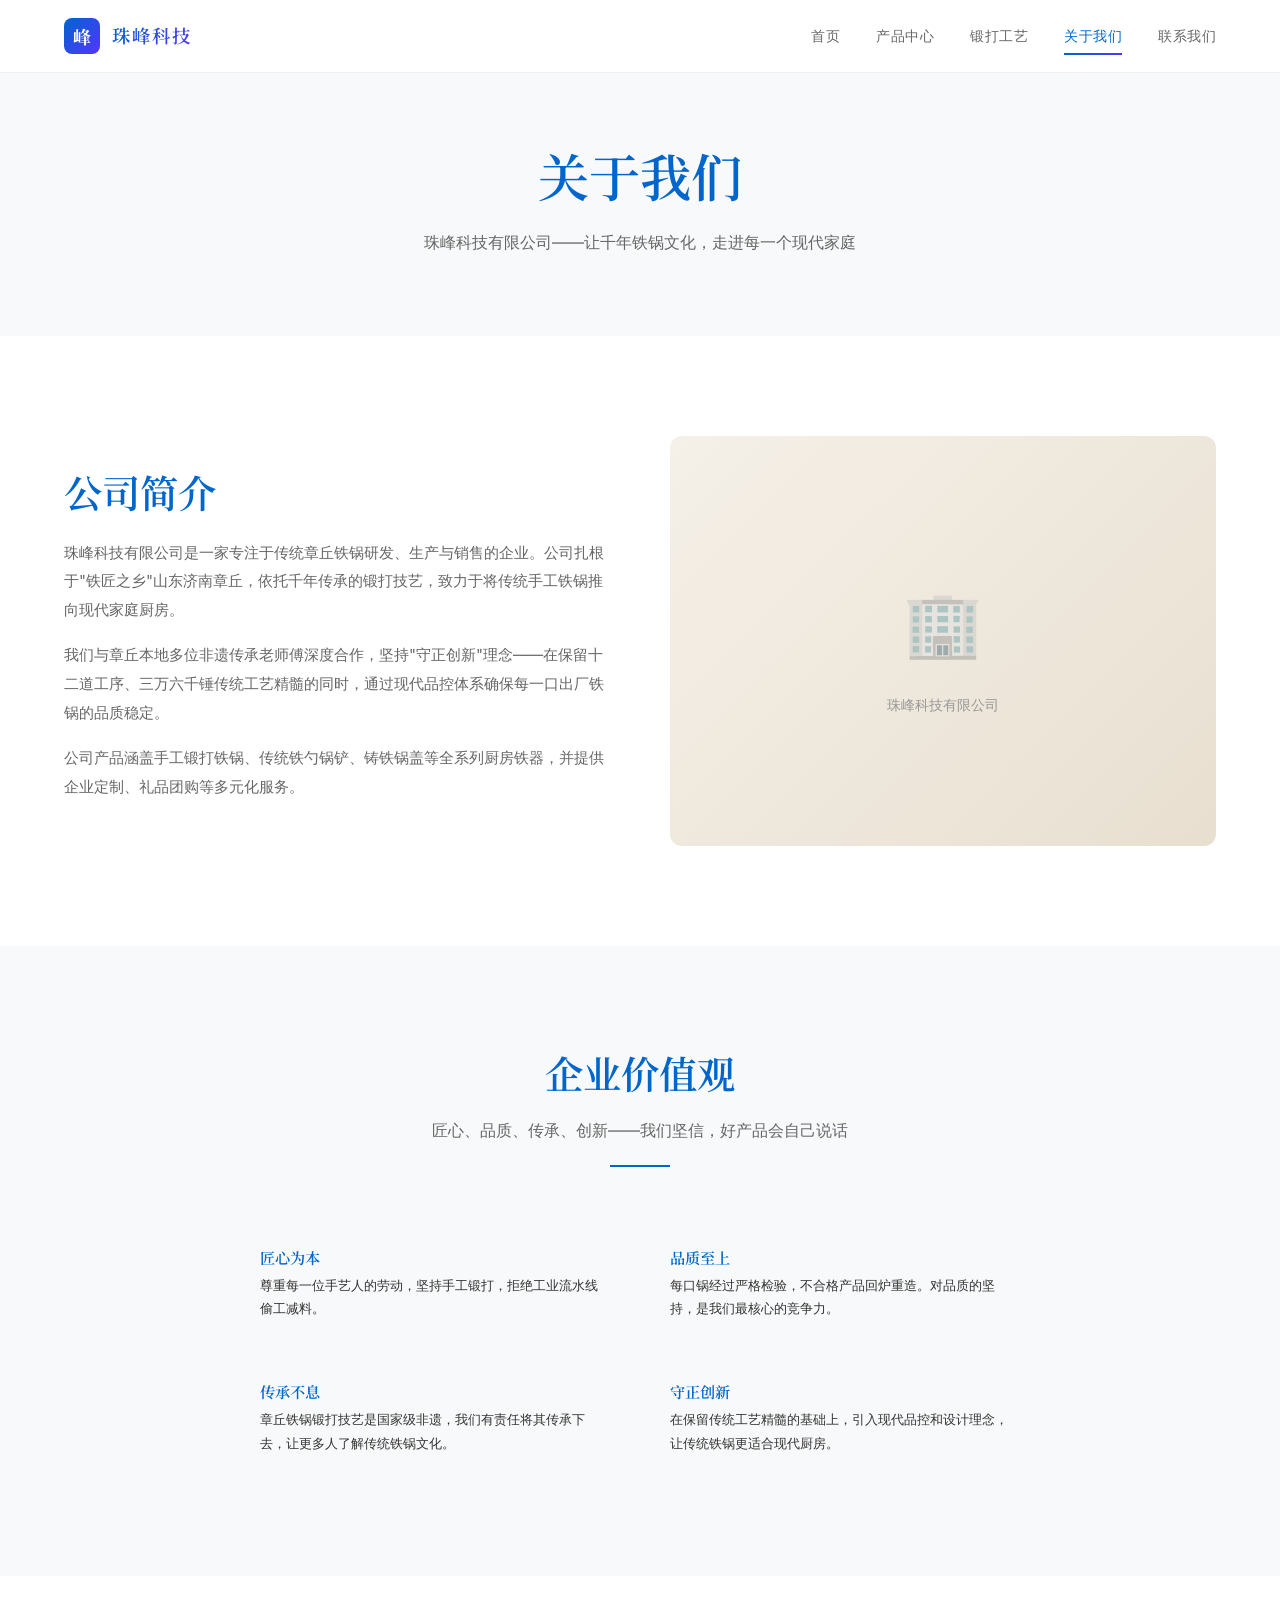
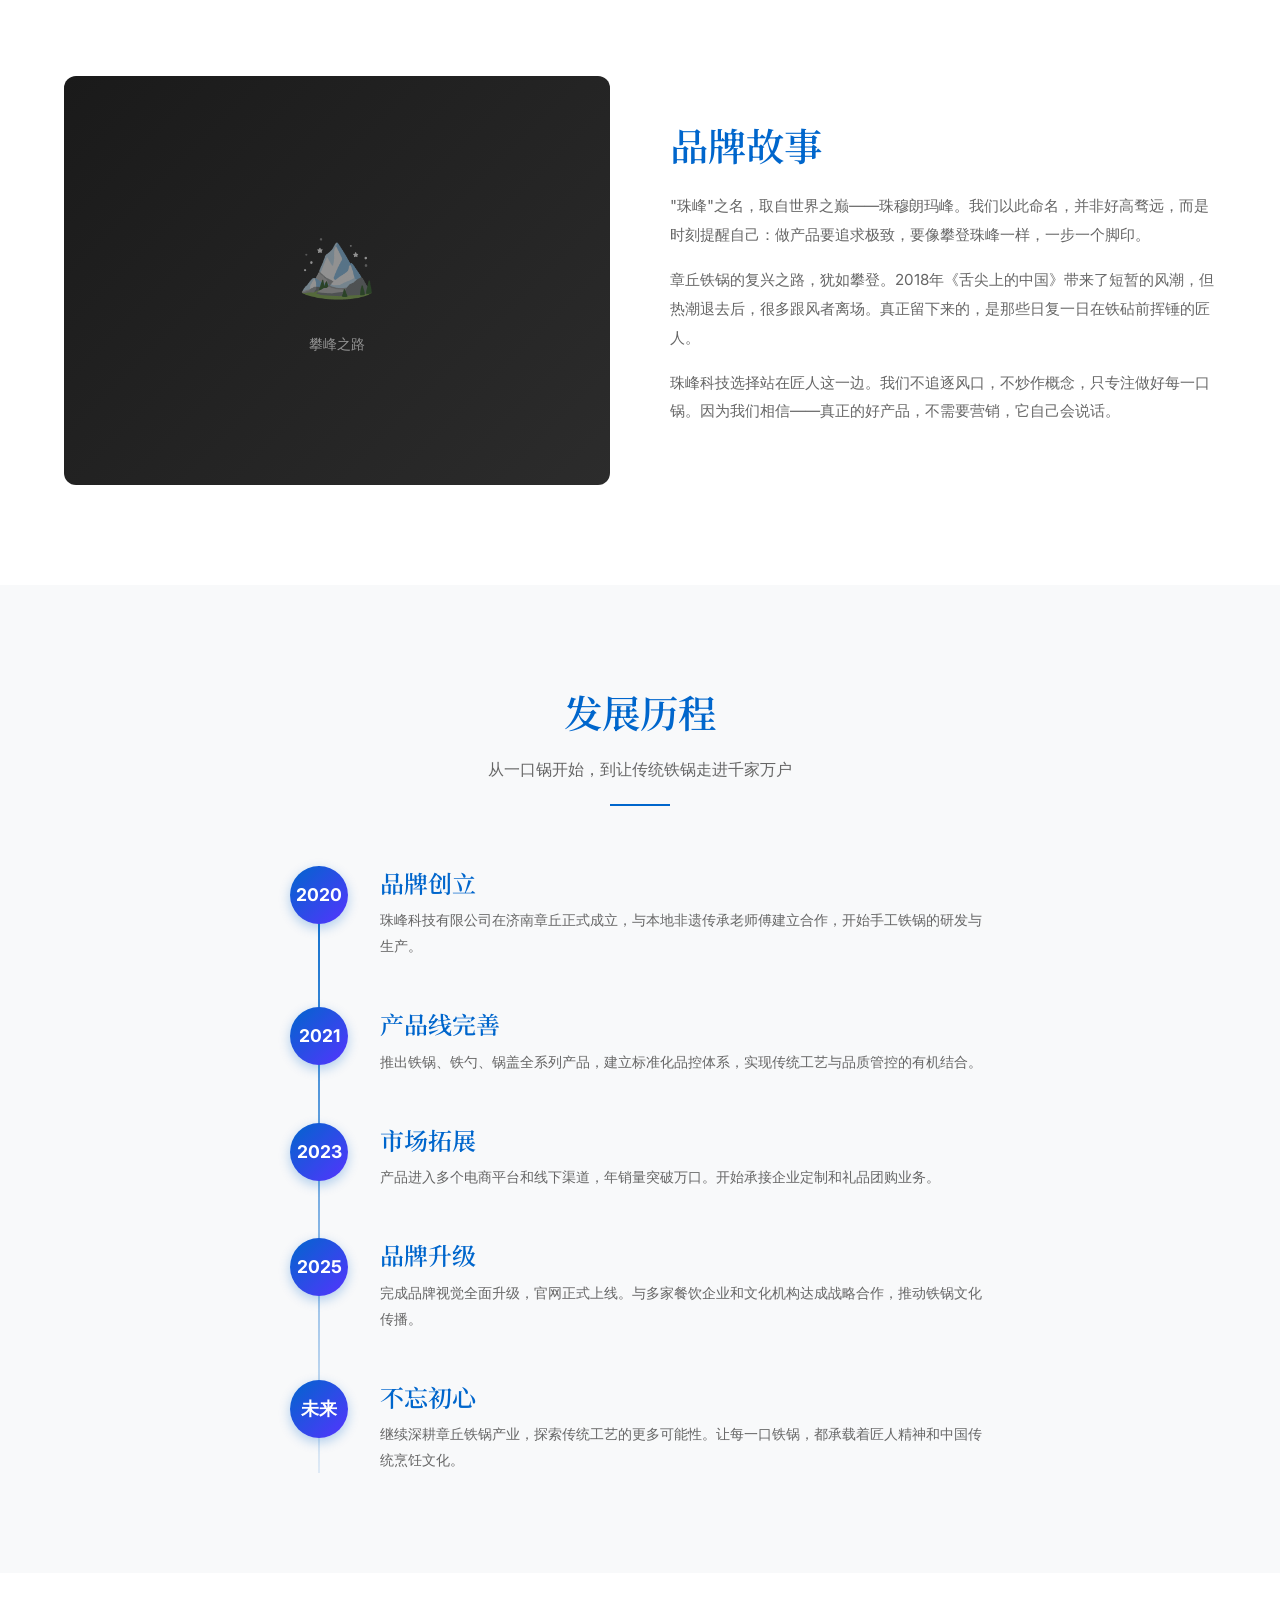
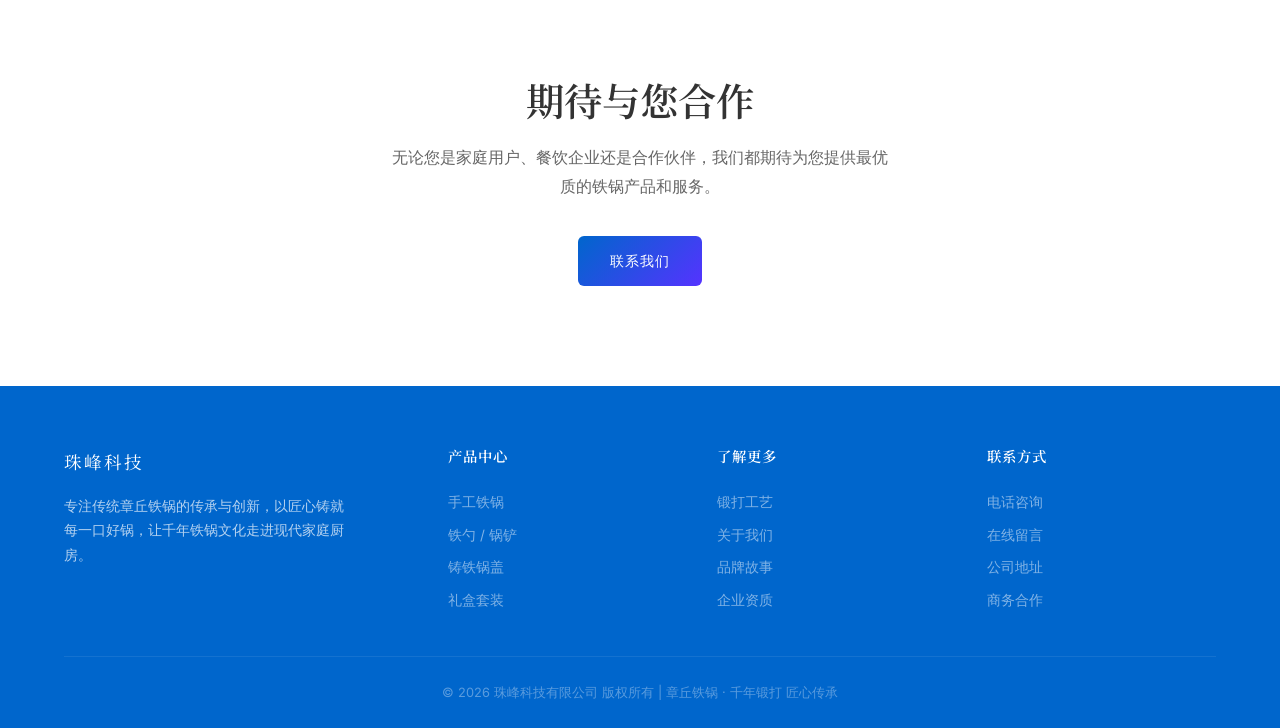
==== about/index.html @ bfe332d1 "珠峰科技官网初始版本" ====
<!DOCTYPE html>
<html lang="zh-CN">
<head>
  <meta charset="UTF-8">
  <meta name="viewport" content="width=device-width, initial-scale=1.0">
  <title>关于我们 - 珠峰科技 · 章丘铁锅</title>
  <meta name="description" content="珠峰科技有限公司专注章丘铁锅的传承与创新，致力于将千年铁锅文化推向现代家庭厨房。">
  <link rel="preconnect" href="https://fonts.googleapis.com">
  <link href="https://fonts.googleapis.com/css2?family=Noto+Serif+SC:wght@400;600;700&family=Inter:wght@400;500;600&display=swap" rel="stylesheet">
  <link rel="stylesheet" href="../assets/style.css">
</head>
<body>

  <!-- Navigation -->
  <nav class="navbar">
    <div class="nav-inner">
      <a href="../" class="nav-logo">
        <div class="logo-icon">峰</div>
        <span>珠峰科技</span>
      </a>
      <div class="nav-links">
        <a href="../">首页</a>
        <a href="../products/">产品中心</a>
        <a href="../craft/">锻打工艺</a>
        <a href="./" class="active">关于我们</a>
        <a href="../contact/">联系我们</a>
      </div>
      <button class="nav-toggle" aria-label="菜单">
        <span></span><span></span><span></span>
      </button>
    </div>
  </nav>

  <!-- Page Hero -->
  <section class="page-hero">
    <div class="container">
      <h1>关于我们</h1>
      <p>珠峰科技有限公司——让千年铁锅文化，走进每一个现代家庭</p>
    </div>
  </section>

  <!-- 公司介绍 -->
  <section>
    <div class="container">
      <div class="about-grid">
        <div class="about-text">
          <h2>公司简介</h2>
          <p>珠峰科技有限公司是一家专注于传统章丘铁锅研发、生产与销售的企业。公司扎根于"铁匠之乡"山东济南章丘，依托千年传承的锻打技艺，致力于将传统手工铁锅推向现代家庭厨房。</p>
          <p>我们与章丘本地多位非遗传承老师傅深度合作，坚持"守正创新"理念——在保留十二道工序、三万六千锤传统工艺精髓的同时，通过现代品控体系确保每一口出厂铁锅的品质稳定。</p>
          <p>公司产品涵盖手工锻打铁锅、传统铁勺锅铲、铸铁锅盖等全系列厨房铁器，并提供企业定制、礼品团购等多元化服务。</p>
        </div>
        <div class="about-image">
          <div class="about-image-placeholder" style="background: linear-gradient(135deg, #f5f0e8 0%, #e8dfd0 100%);">
            <span class="big-icon" style="font-size:64px; color:var(--color-accent-dark);">🏢</span>
            <span>珠峰科技有限公司</span>
          </div>
        </div>
      </div>
    </div>
  </section>

  <!-- 企业价值观 -->
  <section class="bg-section">
    <div class="container">
      <div class="section-title">
        <h2>企业价值观</h2>
        <p>匠心、品质、传承、创新——我们坚信，好产品会自己说话</p>
      </div>
      <div class="about-values" style="max-width:800px; margin:0 auto;">
        <div class="about-value">
          <h4>匠心为本</h4>
          <p>尊重每一位手艺人的劳动，坚持手工锻打，拒绝工业流水线偷工减料。</p>
        </div>
        <div class="about-value">
          <h4>品质至上</h4>
          <p>每口锅经过严格检验，不合格产品回炉重造。对品质的坚持，是我们最核心的竞争力。</p>
        </div>
        <div class="about-value">
          <h4>传承不息</h4>
          <p>章丘铁锅锻打技艺是国家级非遗，我们有责任将其传承下去，让更多人了解传统铁锅文化。</p>
        </div>
        <div class="about-value">
          <h4>守正创新</h4>
          <p>在保留传统工艺精髓的基础上，引入现代品控和设计理念，让传统铁锅更适合现代厨房。</p>
        </div>
      </div>
    </div>
  </section>

  <!-- 品牌故事 -->
  <section>
    <div class="container">
      <div class="about-grid">
        <div class="about-image">
          <div class="about-image-placeholder" style="background: linear-gradient(135deg, #1a1a1a 0%, #2c2c2c 100%);">
            <span class="big-icon" style="font-size:64px; color:#c8a96e;">🏔️</span>
            <span style="color:rgba(255,255,255,0.5);">攀峰之路</span>
          </div>
        </div>
        <div class="about-text">
          <h2>品牌故事</h2>
          <p>"珠峰"之名，取自世界之巅——珠穆朗玛峰。我们以此命名，并非好高骛远，而是时刻提醒自己：做产品要追求极致，要像攀登珠峰一样，一步一个脚印。</p>
          <p>章丘铁锅的复兴之路，犹如攀登。2018年《舌尖上的中国》带来了短暂的风潮，但热潮退去后，很多跟风者离场。真正留下来的，是那些日复一日在铁砧前挥锤的匠人。</p>
          <p>珠峰科技选择站在匠人这一边。我们不追逐风口，不炒作概念，只专注做好每一口锅。因为我们相信——真正的好产品，不需要营销，它自己会说话。</p>
        </div>
      </div>
    </div>
  </section>

  <!-- 发展历程 -->
  <section class="bg-section">
    <div class="container">
      <div class="section-title">
        <h2>发展历程</h2>
        <p>从一口锅开始，到让传统铁锅走进千家万户</p>
      </div>
      <div class="process-timeline">
        <div class="process-item">
          <div class="process-num">2020</div>
          <div class="process-content">
            <h3>品牌创立</h3>
            <p>珠峰科技有限公司在济南章丘正式成立，与本地非遗传承老师傅建立合作，开始手工铁锅的研发与生产。</p>
          </div>
        </div>
        <div class="process-item">
          <div class="process-num">2021</div>
          <div class="process-content">
            <h3>产品线完善</h3>
            <p>推出铁锅、铁勺、锅盖全系列产品，建立标准化品控体系，实现传统工艺与品质管控的有机结合。</p>
          </div>
        </div>
        <div class="process-item">
          <div class="process-num">2023</div>
          <div class="process-content">
            <h3>市场拓展</h3>
            <p>产品进入多个电商平台和线下渠道，年销量突破万口。开始承接企业定制和礼品团购业务。</p>
          </div>
        </div>
        <div class="process-item">
          <div class="process-num">2025</div>
          <div class="process-content">
            <h3>品牌升级</h3>
            <p>完成品牌视觉全面升级，官网正式上线。与多家餐饮企业和文化机构达成战略合作，推动铁锅文化传播。</p>
          </div>
        </div>
        <div class="process-item">
          <div class="process-num">未来</div>
          <div class="process-content">
            <h3>不忘初心</h3>
            <p>继续深耕章丘铁锅产业，探索传统工艺的更多可能性。让每一口铁锅，都承载着匠人精神和中国传统烹饪文化。</p>
          </div>
        </div>
      </div>
    </div>
  </section>

  <!-- CTA -->
  <section>
    <div class="container" style="text-align:center;">
      <h2>期待与您合作</h2>
      <p style="color:var(--color-text-light); margin: 16px auto 36px; max-width:500px;">无论您是家庭用户、餐饮企业还是合作伙伴，我们都期待为您提供最优质的铁锅产品和服务。</p>
      <a href="../contact/" class="btn btn-primary">联系我们</a>
    </div>
  </section>

  <!-- Footer -->
  <footer class="footer">
    <div class="container">
      <div class="footer-grid">
        <div class="footer-brand">
          <span class="logo-text">珠峰科技</span>
          <p>专注传统章丘铁锅的传承与创新，以匠心铸就每一口好锅，让千年铁锅文化走进现代家庭厨房。</p>
        </div>
        <div class="footer-col">
          <h4>产品中心</h4>
          <a href="../products/">手工铁锅</a>
          <a href="../products/">铁勺 / 锅铲</a>
          <a href="../products/">铸铁锅盖</a>
          <a href="../products/">礼盒套装</a>
        </div>
        <div class="footer-col">
          <h4>了解更多</h4>
          <a href="../craft/">锻打工艺</a>
          <a href="./">关于我们</a>
          <a href="./">品牌故事</a>
          <a href="./">企业资质</a>
        </div>
        <div class="footer-col">
          <h4>联系方式</h4>
          <a href="../contact/">电话咨询</a>
          <a href="../contact/">在线留言</a>
          <a href="../contact/">公司地址</a>
          <a href="../contact/">商务合作</a>
        </div>
      </div>
      <div class="footer-bottom">
        <p>© 2026 珠峰科技有限公司 版权所有 | 章丘铁锅 · 千年锻打 匠心传承</p>
      </div>
    </div>
  </footer>

  <script src="../assets/main.js"></script>
</body>
</html>
---- assets/style.css ----
/* ========================================
   珠峰科技有限公司 - 官方网站
   设计风格：传统工艺 × 现代科技
   品牌色：蓝紫渐变 #0066cc → #5533ff | 浅灰背景 #f8f9fa
   ======================================== */

/* --- Reset & Base --- */
*, *::before, *::after { margin: 0; padding: 0; box-sizing: border-box; }

:root {
  --color-primary: #0066cc;
  --color-secondary: #5533ff;
  --color-accent: #0066cc;
  --color-accent-dark: #5533ff;
  --color-gradient: linear-gradient(135deg, #0066cc, #5533ff);
  --color-bg: #f8f9fa;
  --color-bg-white: #ffffff;
  --color-text: #333333;
  --color-text-light: #666666;
  --color-text-lighter: #999999;
  --font-cn: 'Noto Serif SC', 'Source Han Serif CN', 'STSong', serif;
  --font-sans: 'Inter', 'PingFang SC', 'Microsoft YaHei', sans-serif;
  --max-width: 1200px;
  --transition: 0.3s ease;
}

html { scroll-behavior: smooth; font-size: 16px; }

body {
  font-family: var(--font-sans);
  color: var(--color-text);
  background: var(--color-bg-white);
  line-height: 1.8;
  -webkit-font-smoothing: antialiased;
}

a { text-decoration: none; color: inherit; transition: color var(--transition); }
img { max-width: 100%; display: block; }
ul { list-style: none; }

.container { max-width: var(--max-width); margin: 0 auto; padding: 0 24px; }

/* --- Typography --- */
h1, h2, h3, h4 {
  font-family: var(--font-cn);
  font-weight: 600;
  line-height: 1.4;
}

h1 { font-size: clamp(2rem, 5vw, 3.2rem); }
h2 { font-size: clamp(1.6rem, 3.5vw, 2.4rem); }
h3 { font-size: clamp(1.2rem, 2.5vw, 1.5rem); }

.section-title {
  text-align: center;
  margin-bottom: 60px;
  position: relative;
}

.section-title h2 {
  color: var(--color-primary);
  margin-bottom: 16px;
}

.section-title p {
  color: var(--color-text-light);
  font-size: 1rem;
  max-width: 600px;
  margin: 0 auto;
}

.section-title::after {
  content: '';
  display: block;
  width: 60px;
  height: 2px;
  background: var(--color-accent);
  margin: 20px auto 0;
}

/* --- Navigation --- */
.navbar {
  position: fixed;
  top: 0;
  left: 0;
  right: 0;
  z-index: 1000;
  background: rgba(255,255,255,0.97);
  backdrop-filter: blur(10px);
  border-bottom: 1px solid rgba(0,0,0,0.06);
  transition: box-shadow var(--transition);
}

.navbar.scrolled { box-shadow: 0 2px 20px rgba(0,0,0,0.08); }

.nav-inner {
  max-width: var(--max-width);
  margin: 0 auto;
  padding: 0 24px;
  display: flex;
  align-items: center;
  justify-content: space-between;
  height: 72px;
}

.nav-logo {
  display: flex;
  align-items: center;
  gap: 12px;
}

.nav-logo .logo-icon {
  width: 36px;
  height: 36px;
  background: var(--color-gradient);
  border-radius: 8px;
  display: flex;
  align-items: center;
  justify-content: center;
  color: #fff;
  font-family: var(--font-cn);
  font-size: 18px;
  font-weight: 700;
}

.nav-logo span {
  font-family: var(--font-cn);
  font-size: 1.15rem;
  font-weight: 600;
  background: var(--color-gradient);
  -webkit-background-clip: text;
  -webkit-text-fill-color: transparent;
  background-clip: text;
  letter-spacing: 2px;
}

.nav-links {
  display: flex;
  align-items: center;
  gap: 36px;
}

.nav-links a {
  font-size: 0.9rem;
  color: var(--color-text-light);
  position: relative;
  padding: 4px 0;
  letter-spacing: 0.5px;
}

.nav-links a:hover,
.nav-links a.active {
  color: var(--color-primary);
}

.nav-links a::after {
  content: '';
  position: absolute;
  bottom: -2px;
  left: 0;
  width: 0;
  height: 2px;
  background: var(--color-gradient);
  transition: width var(--transition);
}

.nav-links a:hover::after,
.nav-links a.active::after { width: 100%; }

/* Mobile menu */
.nav-toggle {
  display: none;
  flex-direction: column;
  gap: 5px;
  cursor: pointer;
  padding: 8px;
  background: none;
  border: none;
}

.nav-toggle span {
  width: 22px;
  height: 2px;
  background: var(--color-primary);
  transition: var(--transition);
}

/* --- Buttons --- */
.btn {
  display: inline-flex;
  align-items: center;
  gap: 8px;
  padding: 12px 32px;
  border-radius: 6px;
  font-size: 0.9rem;
  font-weight: 500;
  letter-spacing: 1px;
  transition: all var(--transition);
  cursor: pointer;
  border: none;
}

.btn-primary {
  background: var(--color-gradient);
  color: #fff;
}

.btn-primary:hover {
  transform: translateY(-1px);
  box-shadow: 0 4px 16px rgba(0,102,204,0.35);
}

.btn-outline {
  background: transparent;
  color: var(--color-primary);
  border: 1.5px solid var(--color-primary);
}

.btn-outline:hover {
  background: var(--color-primary);
  color: #fff;
}

.btn-dark {
  background: var(--color-primary);
  color: #fff;
}

.btn-dark:hover {
  background: var(--color-secondary);
  transform: translateY(-1px);
}

/* --- Hero Section --- */
.hero {
  min-height: 100vh;
  display: flex;
  align-items: center;
  background: var(--color-bg);
  padding-top: 72px;
  position: relative;
  overflow: hidden;
}

.hero::before {
  content: '';
  position: absolute;
  top: 0;
  right: 0;
  width: 50%;
  height: 100%;
  background: linear-gradient(135deg, transparent 0%, rgba(0,102,204,0.04) 100%);
}

.hero .container {
  display: grid;
  grid-template-columns: 1fr 1fr;
  gap: 60px;
  align-items: center;
  position: relative;
  z-index: 1;
}

.hero-content { animation: fadeInUp 0.8s ease; }

.hero-badge {
  display: inline-block;
  padding: 6px 16px;
  background: rgba(0,102,204,0.1);
  color: var(--color-primary);
  border-radius: 20px;
  font-size: 0.8rem;
  letter-spacing: 2px;
  margin-bottom: 24px;
  font-weight: 500;
}

.hero-content h1 {
  margin-bottom: 20px;
  color: var(--color-primary);
}

.hero-content h1 .highlight {
  color: var(--color-accent);
}

.hero-content p {
  color: var(--color-text-light);
  font-size: 1.05rem;
  margin-bottom: 36px;
  max-width: 480px;
  line-height: 1.9;
}

.hero-buttons {
  display: flex;
  gap: 16px;
  flex-wrap: wrap;
}

.hero-stats {
  display: flex;
  gap: 48px;
  margin-top: 48px;
  padding-top: 36px;
  border-top: 1px solid rgba(0,0,0,0.08);
}

.hero-stat h4 {
  font-size: 2rem;
  color: var(--color-accent);
  font-family: var(--font-sans);
}

.hero-stat p {
  font-size: 0.8rem;
  color: var(--color-text-lighter);
  margin-bottom: 0;
}

.hero-visual {
  display: flex;
  justify-content: center;
  align-items: center;
  animation: fadeIn 1s ease 0.3s both;
}

.hero-visual-circle {
  width: 420px;
  height: 420px;
  border-radius: 50%;
  background: var(--color-gradient);
  display: flex;
  align-items: center;
  justify-content: center;
  position: relative;
  box-shadow: 0 40px 80px rgba(0,102,204,0.25);
}

.hero-visual-circle::before {
  content: '';
  position: absolute;
  inset: -15px;
  border-radius: 50%;
  border: 1px dashed rgba(0,102,204,0.25);
  animation: spin 30s linear infinite;
}

.hero-visual-text {
  text-align: center;
  color: #fff;
}

.hero-visual-text .cn {
  font-family: var(--font-cn);
  font-size: 3rem;
  font-weight: 700;
  letter-spacing: 12px;
  line-height: 1.4;
}

.hero-visual-text .en {
  font-size: 0.7rem;
  letter-spacing: 6px;
  color: rgba(255,255,255,0.8);
  text-transform: uppercase;
  margin-top: 8px;
}

/* --- Section Base --- */
section { padding: 100px 0; }

section.dark-section {
  background: linear-gradient(135deg, #1a1a2e, #16213e);
  color: #fff;
}

section.bg-section {
  background: var(--color-bg);
}

/* --- Feature Cards --- */
.feature-grid {
  display: grid;
  grid-template-columns: repeat(3, 1fr);
  gap: 32px;
}

.feature-card {
  background: var(--color-bg-white);
  border-radius: 12px;
  padding: 40px 32px;
  text-align: center;
  transition: all var(--transition);
  border: 1px solid rgba(0,0,0,0.05);
}

.feature-card:hover {
  transform: translateY(-4px);
  box-shadow: 0 16px 48px rgba(0,0,0,0.08);
}

.feature-card .icon {
  width: 64px;
  height: 64px;
  margin: 0 auto 24px;
  background: var(--color-gradient);
  border-radius: 16px;
  display: flex;
  align-items: center;
  justify-content: center;
  font-size: 28px;
  color: #fff;
}

.feature-card h3 {
  margin-bottom: 12px;
  color: var(--color-primary);
}

.feature-card p {
  color: var(--color-text-light);
  font-size: 0.9rem;
  line-height: 1.8;
}

/* --- Product Cards --- */
.product-grid {
  display: grid;
  grid-template-columns: repeat(auto-fill, minmax(320px, 1fr));
  gap: 32px;
}

.product-card {
  background: var(--color-bg-white);
  border-radius: 12px;
  overflow: hidden;
  transition: all var(--transition);
  border: 1px solid rgba(0,0,0,0.05);
}

.product-card:hover {
  transform: translateY(-4px);
  box-shadow: 0 16px 48px rgba(0,0,0,0.08);
}

.product-card-img {
  height: 260px;
  display: flex;
  align-items: center;
  justify-content: center;
  position: relative;
  overflow: hidden;
}

.product-card-img .product-icon {
  font-size: 80px;
  opacity: 0.85;
}

.product-card-img .product-name-bg {
  position: absolute;
  bottom: 16px;
  left: 20px;
  background: rgba(0,0,0,0.6);
  backdrop-filter: blur(6px);
  color: #fff;
  padding: 4px 14px;
  border-radius: 4px;
  font-size: 0.8rem;
  letter-spacing: 1px;
}

.product-card-body {
  padding: 28px;
}

.product-card-body h3 {
  margin-bottom: 8px;
  color: var(--color-primary);
}

.product-card-body .spec {
  font-size: 0.8rem;
  color: var(--color-text-lighter);
  margin-bottom: 12px;
}

.product-card-body p {
  color: var(--color-text-light);
  font-size: 0.88rem;
  line-height: 1.8;
}

.product-card-body .price {
  margin-top: 16px;
  font-size: 1.3rem;
  font-weight: 600;
  color: var(--color-primary);
}

/* --- Craft / Process --- */
.process-timeline {
  position: relative;
  max-width: 700px;
  margin: 0 auto;
}

.process-timeline::before {
  content: '';
  position: absolute;
  left: 28px;
  top: 0;
  bottom: 0;
  width: 2px;
  background: linear-gradient(to bottom, #0066cc, rgba(0,102,204,0.1));
}

.process-item {
  display: flex;
  gap: 32px;
  margin-bottom: 48px;
  position: relative;
}

.process-item:last-child { margin-bottom: 0; }

.process-num {
  flex-shrink: 0;
  width: 58px;
  height: 58px;
  background: var(--color-gradient);
  color: #fff;
  border-radius: 50%;
  display: flex;
  align-items: center;
  justify-content: center;
  font-weight: 700;
  font-size: 1.1rem;
  z-index: 1;
  box-shadow: 0 4px 12px rgba(0,102,204,0.3);
}

.process-content h3 {
  margin-bottom: 8px;
  color: var(--color-primary);
}

.process-content p {
  color: var(--color-text-light);
  font-size: 0.9rem;
  line-height: 1.8;
}

/* --- About Section --- */
.about-grid {
  display: grid;
  grid-template-columns: 1fr 1fr;
  gap: 60px;
  align-items: center;
}

.about-image {
  border-radius: 12px;
  overflow: hidden;
  position: relative;
}

.about-image-placeholder {
  width: 100%;
  aspect-ratio: 4/3;
  background: linear-gradient(135deg, var(--color-bg) 0%, #e3f2fd 100%);
  display: flex;
  flex-direction: column;
  align-items: center;
  justify-content: center;
  color: var(--color-primary);
  gap: 12px;
}

.about-image-placeholder .big-icon { font-size: 64px; opacity: 0.5; }
.about-image-placeholder span { font-size: 0.85rem; color: var(--color-text-lighter); }

.about-text h2 {
  margin-bottom: 20px;
  color: var(--color-primary);
}

.about-text p {
  color: var(--color-text-light);
  margin-bottom: 16px;
  font-size: 0.95rem;
  line-height: 1.9;
}

.about-values {
  display: grid;
  grid-template-columns: 1fr 1fr;
  gap: 20px;
  margin-top: 32px;
}

.about-value {
  padding: 20px;
  background: var(--color-bg);
  border-radius: 8px;
}

.about-value h4 {
  color: var(--color-primary);
  margin-bottom: 6px;
  font-size: 0.95rem;
}

.about-value p {
  font-size: 0.82rem;
  margin-bottom: 0;
}

/* --- Contact --- */
.contact-grid {
  display: grid;
  grid-template-columns: 1fr 1.2fr;
  gap: 48px;
}

.contact-info-list {
  display: flex;
  flex-direction: column;
  gap: 28px;
}

.contact-info-item {
  display: flex;
  gap: 16px;
  align-items: flex-start;
}

.contact-info-item .icon-box {
  width: 48px;
  height: 48px;
  flex-shrink: 0;
  background: var(--color-bg);
  border-radius: 12px;
  display: flex;
  align-items: center;
  justify-content: center;
  font-size: 20px;
}

.contact-info-item h4 {
  margin-bottom: 4px;
  font-size: 0.9rem;
  color: var(--color-primary);
}

.contact-info-item p {
  color: var(--color-text-light);
  font-size: 0.88rem;
}

.contact-form {
  background: var(--color-bg);
  padding: 40px;
  border-radius: 12px;
}

.contact-form h3 {
  margin-bottom: 24px;
  color: var(--color-primary);
}

.form-group {
  margin-bottom: 20px;
}

.form-group label {
  display: block;
  margin-bottom: 8px;
  font-size: 0.85rem;
  color: var(--color-text);
  font-weight: 500;
}

.form-group input,
.form-group textarea,
.form-group select {
  width: 100%;
  padding: 12px 16px;
  border: 1px solid #ddd;
  border-radius: 6px;
  font-size: 0.9rem;
  font-family: var(--font-sans);
  transition: border-color var(--transition);
  background: #fff;
}

.form-group input:focus,
.form-group textarea:focus,
.form-group select:focus {
  outline: none;
  border-color: var(--color-primary);
  box-shadow: 0 0 0 3px rgba(0,102,204,0.1);
}

.form-group textarea { resize: vertical; min-height: 120px; }

.form-row {
  display: grid;
  grid-template-columns: 1fr 1fr;
  gap: 16px;
}

/* --- Footer --- */
.footer {
  background: var(--color-primary);
  color: rgba(255,255,255,0.7);
  padding: 60px 0 0;
}

.footer-grid {
  display: grid;
  grid-template-columns: 1.5fr 1fr 1fr 1fr;
  gap: 40px;
  padding-bottom: 40px;
  border-bottom: 1px solid rgba(255,255,255,0.08);
}

.footer-brand .logo-text {
  font-family: var(--font-cn);
  font-size: 1.1rem;
  color: #fff;
  letter-spacing: 2px;
  margin-bottom: 16px;
  display: block;
}

.footer-brand p {
  font-size: 0.85rem;
  line-height: 1.8;
  max-width: 280px;
}

.footer-col h4 {
  color: #fff;
  font-size: 0.9rem;
  margin-bottom: 20px;
  letter-spacing: 1px;
}

.footer-col a {
  display: block;
  font-size: 0.85rem;
  color: rgba(255,255,255,0.5);
  padding: 4px 0;
  transition: color var(--transition);
}

.footer-col a:hover { color: #667eea; }

.footer-bottom {
  padding: 24px 0;
  text-align: center;
  font-size: 0.8rem;
  color: rgba(255,255,255,0.35);
}

/* --- Page Hero (sub pages) --- */
.page-hero {
  padding: 140px 0 80px;
  background: var(--color-bg);
  text-align: center;
}

.page-hero h1 {
  color: var(--color-primary);
  margin-bottom: 16px;
}

.page-hero p {
  color: var(--color-text-light);
  font-size: 1rem;
  max-width: 560px;
  margin: 0 auto;
}

/* --- Scrollbar --- */
::-webkit-scrollbar { width: 6px; }
::-webkit-scrollbar-track { background: transparent; }
::-webkit-scrollbar-thumb { background: var(--color-primary); border-radius: 3px; }

/* --- Animations --- */
@keyframes fadeInUp {
  from { opacity: 0; transform: translateY(30px); }
  to { opacity: 1; transform: translateY(0); }
}

@keyframes fadeIn {
  from { opacity: 0; }
  to { opacity: 1; }
}

@keyframes spin {
  from { transform: rotate(0deg); }
  to { transform: rotate(360deg); }
}

/* --- Responsive --- */
@media (max-width: 768px) {
  .nav-links {
    position: fixed;
    top: 72px;
    left: 0;
    right: 0;
    background: #fff;
    flex-direction: column;
    padding: 24px;
    gap: 0;
    box-shadow: 0 10px 30px rgba(0,0,0,0.1);
    transform: translateY(-120%);
    transition: transform 0.4s ease;
  }

  .nav-links.open { transform: translateY(0); }
  .nav-links a { padding: 12px 0; font-size: 1rem; }

  .nav-toggle { display: flex; }

  .hero .container {
    grid-template-columns: 1fr;
    text-align: center;
    padding-top: 40px;
  }

  .hero-content p { margin: 0 auto 36px; }

  .hero-buttons { justify-content: center; }

  .hero-stats { justify-content: center; }

  .hero-visual-circle { width: 280px; height: 280px; }
  .hero-visual-text .cn { font-size: 2rem; letter-spacing: 8px; }

  .feature-grid { grid-template-columns: 1fr; max-width: 400px; margin: 0 auto; }
  .product-grid { grid-template-columns: 1fr; }
  .about-grid { grid-template-columns: 1fr; }
  .contact-grid { grid-template-columns: 1fr; }
  .footer-grid { grid-template-columns: 1fr 1fr; }
  .form-row { grid-template-columns: 1fr; }

  section { padding: 60px 0; }
}

@media (max-width: 480px) {
  .hero-stats { flex-direction: column; gap: 20px; align-items: center; }
  .about-values { grid-template-columns: 1fr; }
  .footer-grid { grid-template-columns: 1fr; }
  .contact-form { padding: 24px; }
}
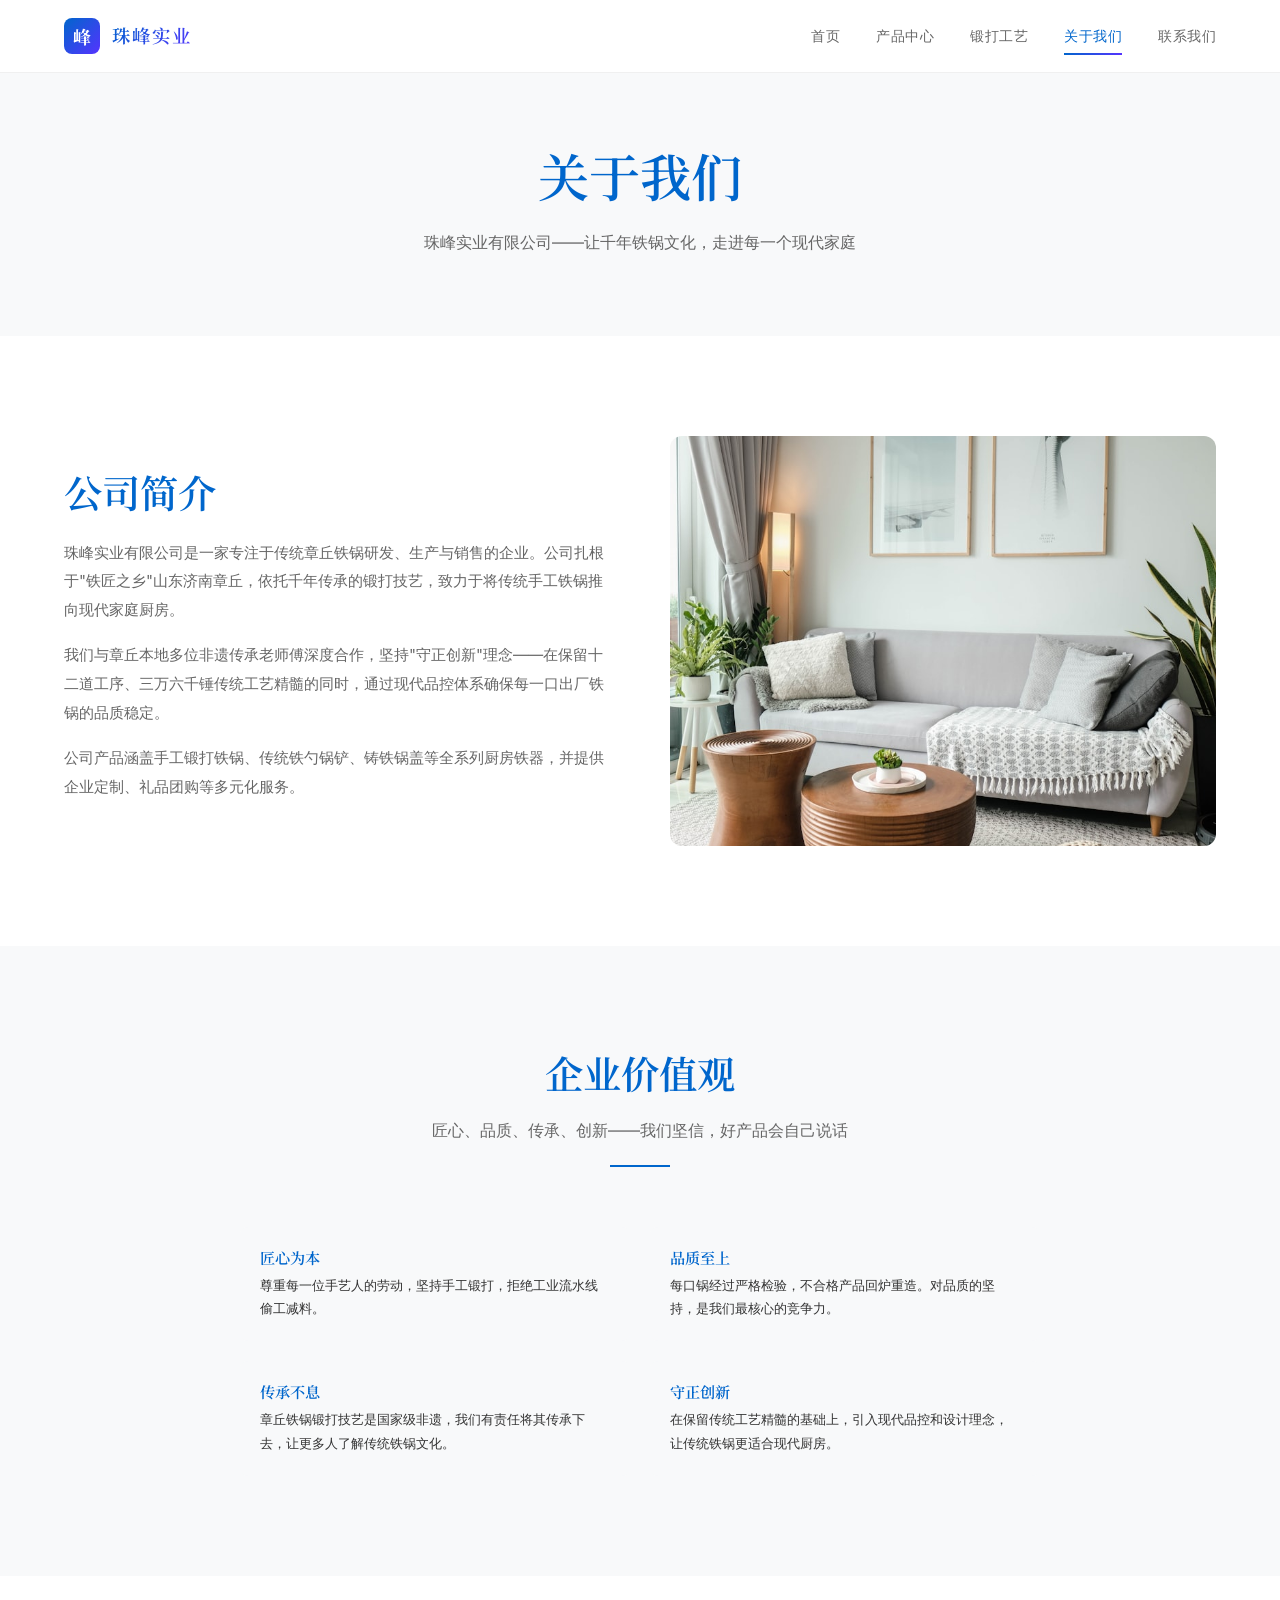
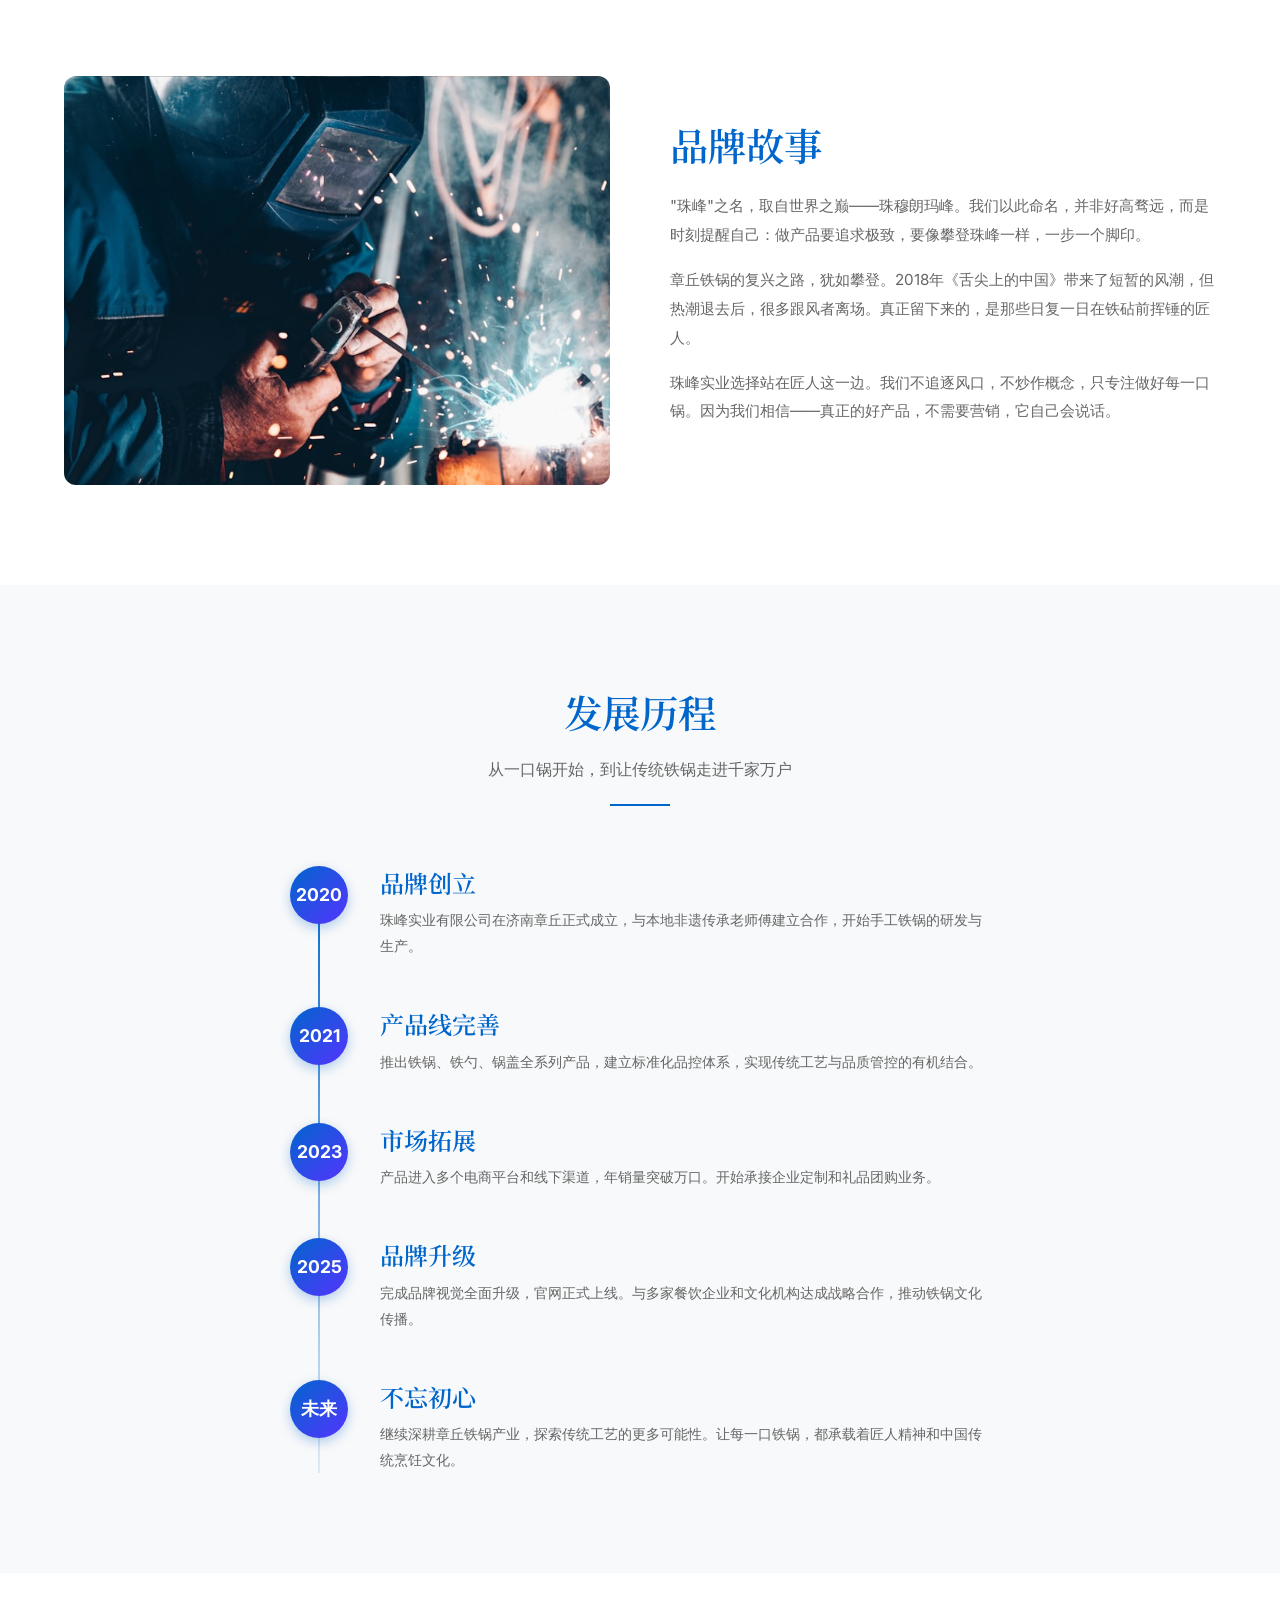
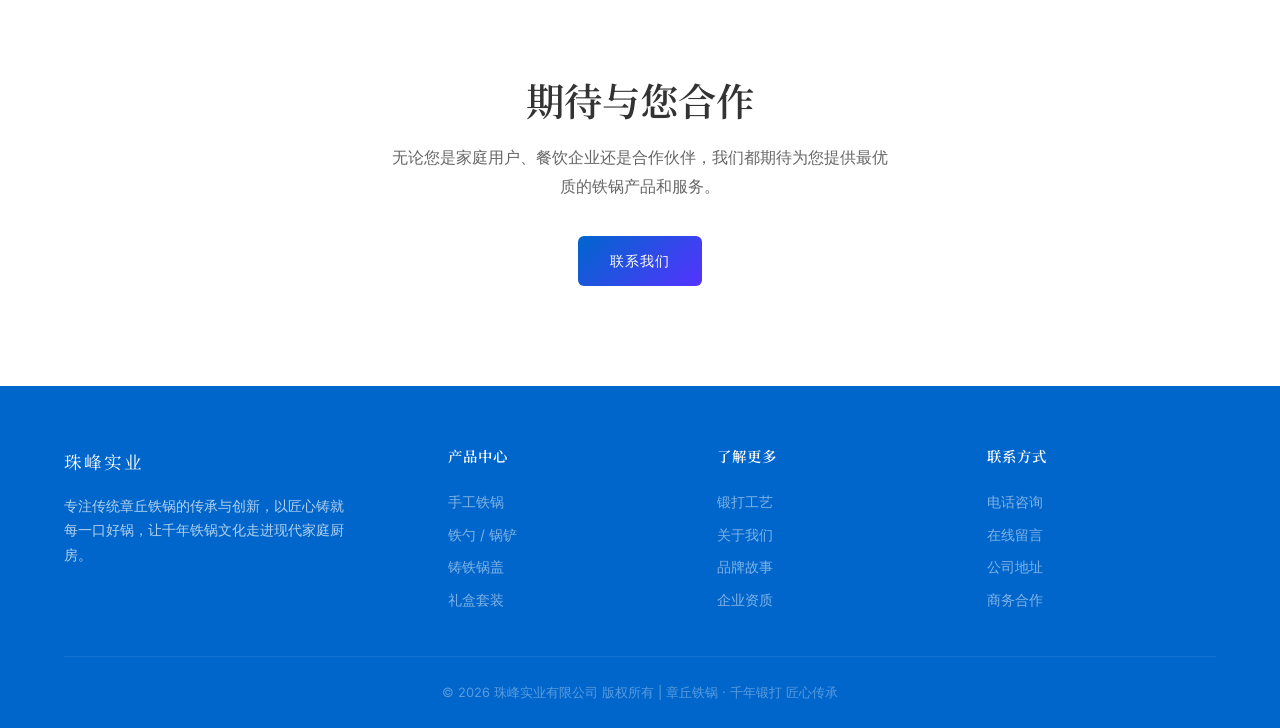
==== commit e5b05ed7: "替换为真实产品图片，更新联系方式和公司名称" ====
--- a/about/index.html
+++ b/about/index.html
@@ -3,8 +3,8 @@
 <head>
   <meta charset="UTF-8">
   <meta name="viewport" content="width=device-width, initial-scale=1.0">
-  <title>关于我们 - 珠峰科技 · 章丘铁锅</title>
-  <meta name="description" content="珠峰科技有限公司专注章丘铁锅的传承与创新，致力于将千年铁锅文化推向现代家庭厨房。">
+  <title>关于我们 - 珠峰实业 · 章丘铁锅</title>
+  <meta name="description" content="珠峰实业有限公司专注章丘铁锅的传承与创新，致力于将千年铁锅文化推向现代家庭厨房。">
   <link rel="preconnect" href="https://fonts.googleapis.com">
   <link href="https://fonts.googleapis.com/css2?family=Noto+Serif+SC:wght@400;600;700&family=Inter:wght@400;500;600&display=swap" rel="stylesheet">
   <link rel="stylesheet" href="../assets/style.css">
@@ -16,7 +16,7 @@
     <div class="nav-inner">
       <a href="../" class="nav-logo">
         <div class="logo-icon">峰</div>
-        <span>珠峰科技</span>
+        <span>珠峰实业</span>
       </a>
       <div class="nav-links">
         <a href="../">首页</a>
@@ -35,7 +35,7 @@
   <section class="page-hero">
     <div class="container">
       <h1>关于我们</h1>
-      <p>珠峰科技有限公司——让千年铁锅文化，走进每一个现代家庭</p>
+      <p>珠峰实业有限公司——让千年铁锅文化，走进每一个现代家庭</p>
     </div>
   </section>
 
@@ -45,14 +45,12 @@
       <div class="about-grid">
         <div class="about-text">
           <h2>公司简介</h2>
-          <p>珠峰科技有限公司是一家专注于传统章丘铁锅研发、生产与销售的企业。公司扎根于"铁匠之乡"山东济南章丘，依托千年传承的锻打技艺，致力于将传统手工铁锅推向现代家庭厨房。</p>
+          <p>珠峰实业有限公司是一家专注于传统章丘铁锅研发、生产与销售的企业。公司扎根于"铁匠之乡"山东济南章丘，依托千年传承的锻打技艺，致力于将传统手工铁锅推向现代家庭厨房。</p>
           <p>我们与章丘本地多位非遗传承老师傅深度合作，坚持"守正创新"理念——在保留十二道工序、三万六千锤传统工艺精髓的同时，通过现代品控体系确保每一口出厂铁锅的品质稳定。</p>
           <p>公司产品涵盖手工锻打铁锅、传统铁勺锅铲、铸铁锅盖等全系列厨房铁器，并提供企业定制、礼品团购等多元化服务。</p>
         </div>
         <div class="about-image">
-          <div class="about-image-placeholder" style="background: linear-gradient(135deg, #f5f0e8 0%, #e8dfd0 100%);">
-            <span class="big-icon" style="font-size:64px; color:var(--color-accent-dark);">🏢</span>
-            <span>珠峰科技有限公司</span>
+          <div class="about-image-placeholder" style="background-image:url('../assets/images/about-2.jpg'); background-size:cover; background-position:center; min-height:360px;">
           </div>
         </div>
       </div>
@@ -92,16 +90,14 @@
     <div class="container">
       <div class="about-grid">
         <div class="about-image">
-          <div class="about-image-placeholder" style="background: linear-gradient(135deg, #1a1a1a 0%, #2c2c2c 100%);">
-            <span class="big-icon" style="font-size:64px; color:#c8a96e;">🏔️</span>
-            <span style="color:rgba(255,255,255,0.5);">攀峰之路</span>
+          <div class="about-image-placeholder" style="background-image:url('../assets/images/craft-2.jpg'); background-size:cover; background-position:center; min-height:360px;">
           </div>
         </div>
         <div class="about-text">
           <h2>品牌故事</h2>
           <p>"珠峰"之名，取自世界之巅——珠穆朗玛峰。我们以此命名，并非好高骛远，而是时刻提醒自己：做产品要追求极致，要像攀登珠峰一样，一步一个脚印。</p>
           <p>章丘铁锅的复兴之路，犹如攀登。2018年《舌尖上的中国》带来了短暂的风潮，但热潮退去后，很多跟风者离场。真正留下来的，是那些日复一日在铁砧前挥锤的匠人。</p>
-          <p>珠峰科技选择站在匠人这一边。我们不追逐风口，不炒作概念，只专注做好每一口锅。因为我们相信——真正的好产品，不需要营销，它自己会说话。</p>
+          <p>珠峰实业选择站在匠人这一边。我们不追逐风口，不炒作概念，只专注做好每一口锅。因为我们相信——真正的好产品，不需要营销，它自己会说话。</p>
         </div>
       </div>
     </div>
@@ -119,7 +115,7 @@
           <div class="process-num">2020</div>
           <div class="process-content">
             <h3>品牌创立</h3>
-            <p>珠峰科技有限公司在济南章丘正式成立，与本地非遗传承老师傅建立合作，开始手工铁锅的研发与生产。</p>
+            <p>珠峰实业有限公司在济南章丘正式成立，与本地非遗传承老师傅建立合作，开始手工铁锅的研发与生产。</p>
           </div>
         </div>
         <div class="process-item">
@@ -168,7 +164,7 @@
     <div class="container">
       <div class="footer-grid">
         <div class="footer-brand">
-          <span class="logo-text">珠峰科技</span>
+          <span class="logo-text">珠峰实业</span>
           <p>专注传统章丘铁锅的传承与创新，以匠心铸就每一口好锅，让千年铁锅文化走进现代家庭厨房。</p>
         </div>
         <div class="footer-col">
@@ -194,7 +190,7 @@
         </div>
       </div>
       <div class="footer-bottom">
-        <p>© 2026 珠峰科技有限公司 版权所有 | 章丘铁锅 · 千年锻打 匠心传承</p>
+        <p>© 2026 珠峰实业有限公司 版权所有 | 章丘铁锅 · 千年锻打 匠心传承</p>
       </div>
     </div>
   </footer>
--- a/assets/style.css
+++ b/assets/style.css
@@ -1,5 +1,5 @@
 /* ========================================
-   珠峰科技有限公司 - 官方网站
+   珠峰实业有限公司 - 官方网站
    设计风格：传统工艺 × 现代科技
    品牌色：蓝紫渐变 #0066cc → #5533ff | 浅灰背景 #f8f9fa
    ======================================== */
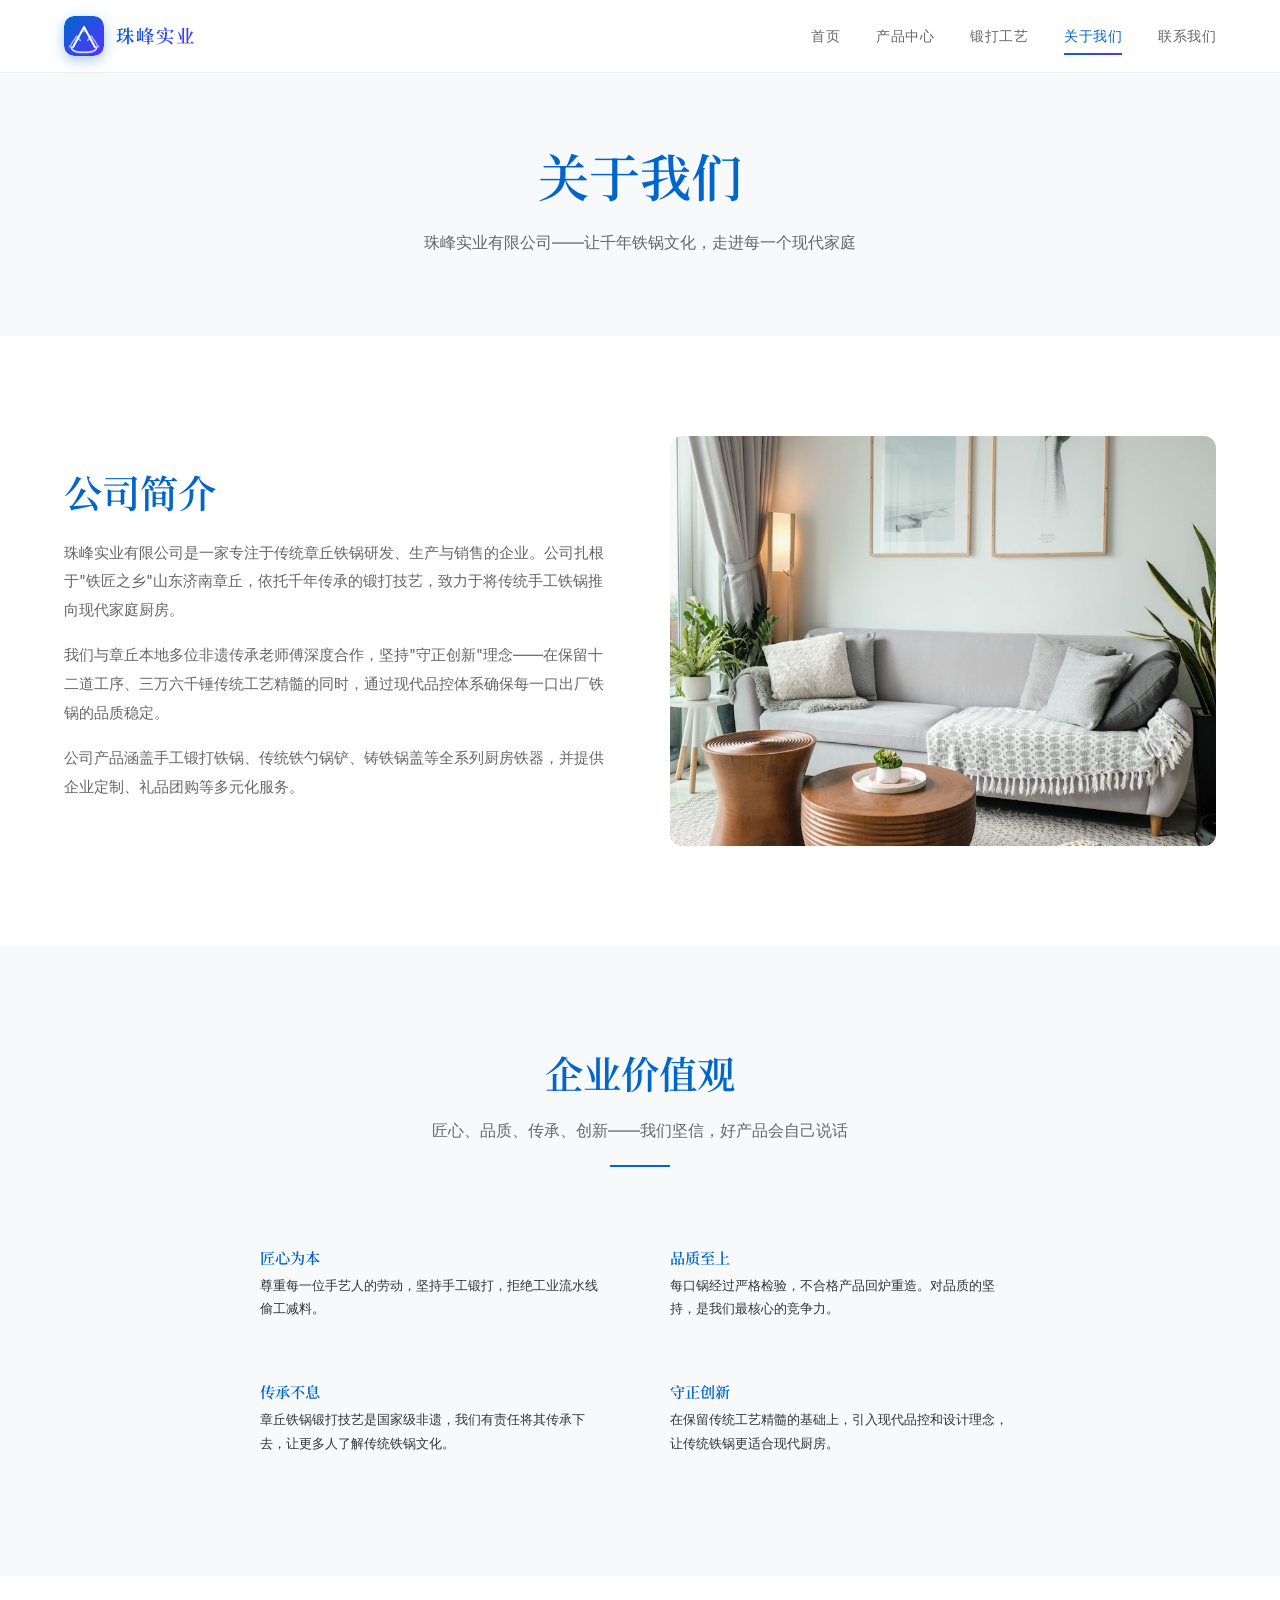
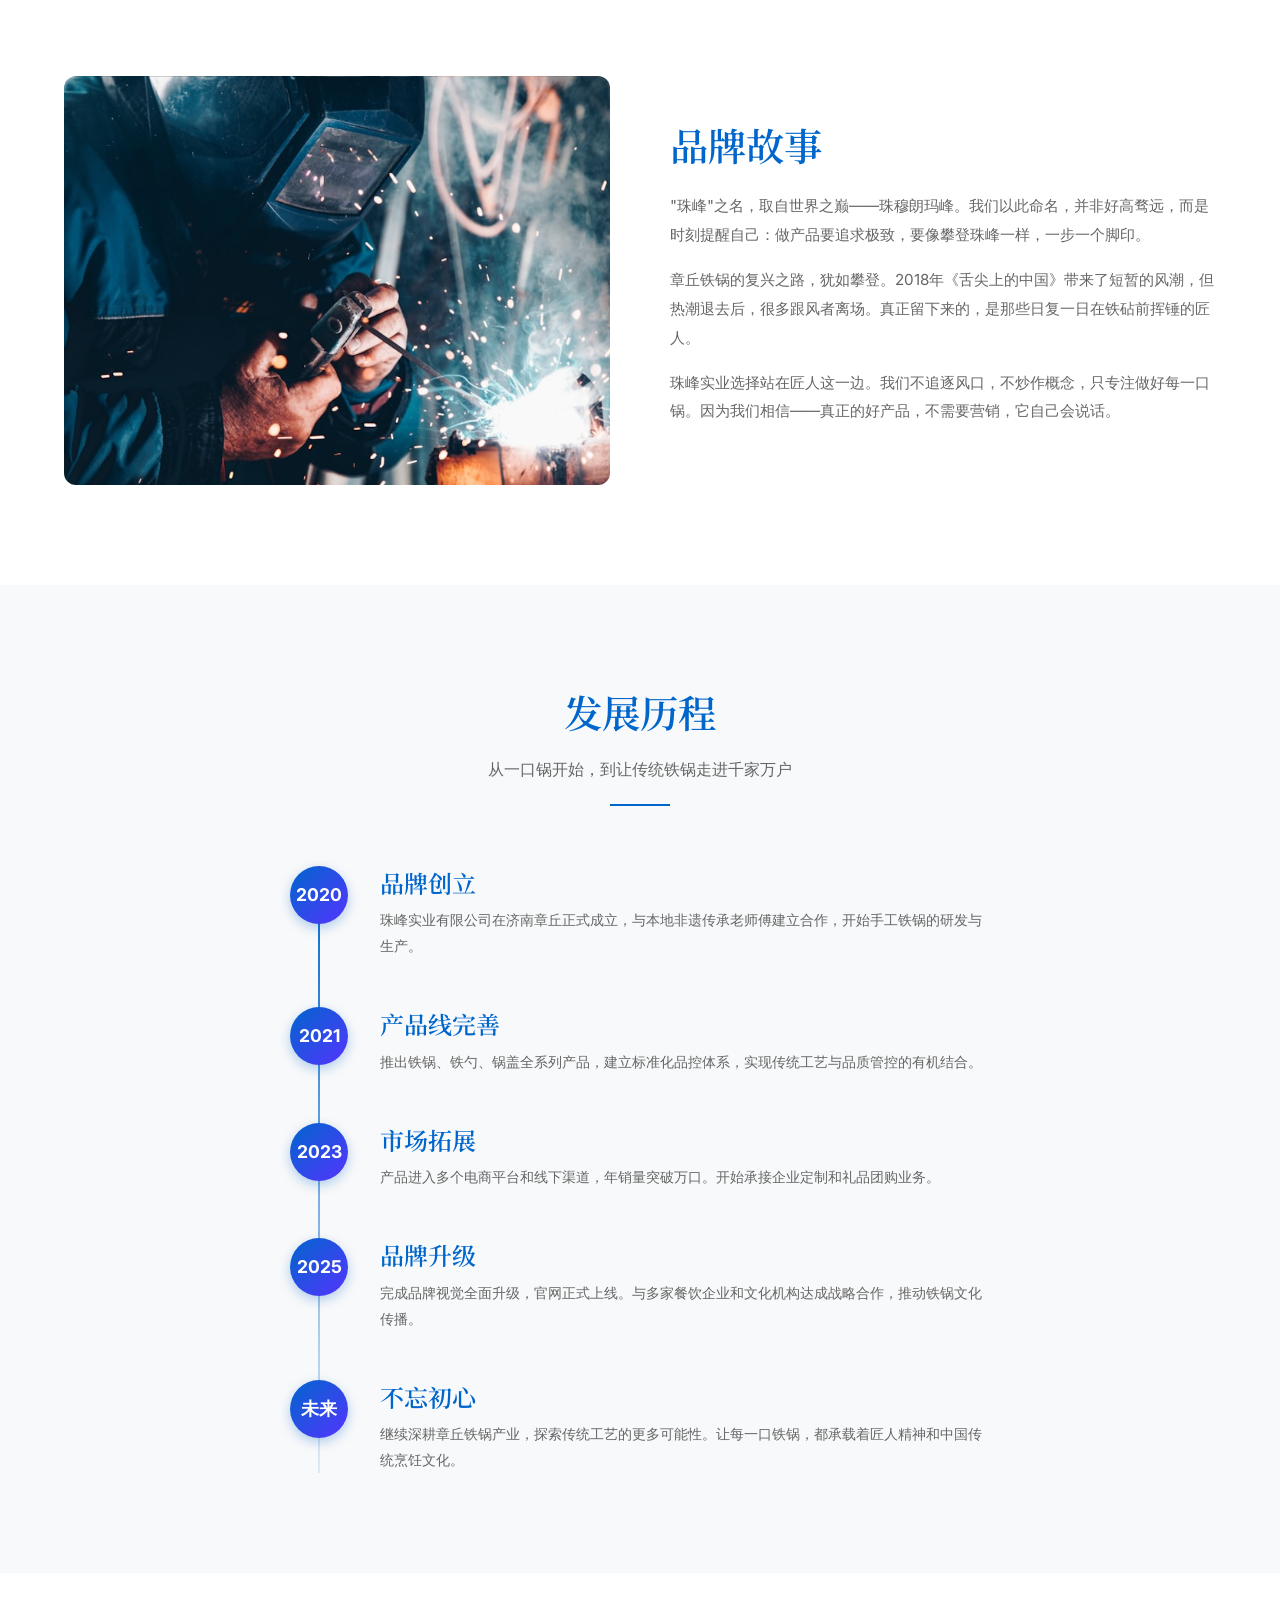
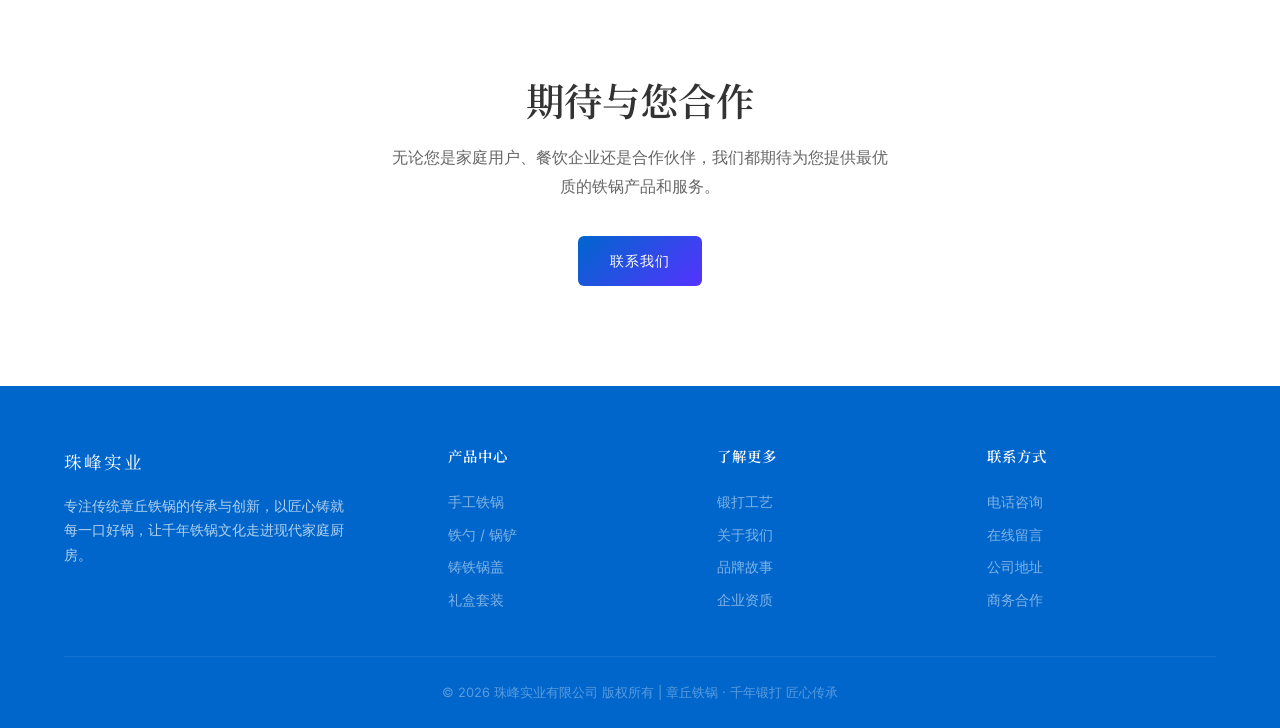
==== commit 1d43373d: "设计SVG图标系统+珠峰实业Logo，替换全站emoji图标" ====
--- a/about/index.html
+++ b/about/index.html
@@ -15,7 +15,22 @@
   <nav class="navbar">
     <div class="nav-inner">
       <a href="../" class="nav-logo">
-        <div class="logo-icon">峰</div>
+        <div class="logo-icon-svg">
+          <svg xmlns="http://www.w3.org/2000/svg" viewBox="0 0 44 44" fill="none">
+            <rect width="44" height="44" rx="11" fill="url(#lg_nav)"/>
+            <defs>
+              <linearGradient id="lg_nav" x1="0" y1="0" x2="44" y2="44" gradientUnits="userSpaceOnUse">
+                <stop offset="0%" stop-color="#0066cc"/>
+                <stop offset="100%" stop-color="#5533ff"/>
+              </linearGradient>
+            </defs>
+            <path d="M10 34 L22 12 L34 34" fill="none" stroke="#fff" stroke-width="2.2" stroke-linejoin="round" stroke-linecap="round"/>
+            <path d="M6 34 L14 22 L18 27" fill="none" stroke="rgba(255,255,255,0.6)" stroke-width="1.6" stroke-linejoin="round" stroke-linecap="round"/>
+            <path d="M26 27 L30 22 L38 34" fill="none" stroke="rgba(255,255,255,0.6)" stroke-width="1.6" stroke-linejoin="round" stroke-linecap="round"/>
+            <path d="M18.5 18 L22 12 L25.5 18" fill="rgba(255,255,255,0.4)" stroke="none"/>
+            <path d="M8 34 Q8 40 22 40 Q36 40 36 34" fill="none" stroke="rgba(255,255,255,0.8)" stroke-width="1.8" stroke-linecap="round"/>
+          </svg>
+        </div>
         <span>珠峰实业</span>
       </a>
       <div class="nav-links">
--- a/assets/style.css
+++ b/assets/style.css
@@ -123,6 +123,26 @@
   font-weight: 700;
 }
 
+.nav-logo .logo-icon-svg {
+  width: 40px;
+  height: 40px;
+  border-radius: 10px;
+  overflow: hidden;
+  box-shadow: 0 4px 14px rgba(0, 102, 204, 0.35);
+  transition: box-shadow var(--transition);
+  flex-shrink: 0;
+}
+
+.nav-logo .logo-icon-svg svg {
+  width: 100%;
+  height: 100%;
+  display: block;
+}
+
+.nav-logo:hover .logo-icon-svg {
+  box-shadow: 0 6px 20px rgba(0, 102, 204, 0.5);
+}
+
 .nav-logo span {
   font-family: var(--font-cn);
   font-size: 1.15rem;
@@ -411,6 +431,27 @@
   justify-content: center;
   font-size: 28px;
   color: #fff;
+}
+
+.feature-card .icon-svg {
+  width: 72px;
+  height: 72px;
+  margin: 0 auto 24px;
+  border-radius: 20px;
+  overflow: hidden;
+  box-shadow: 0 8px 24px rgba(0, 102, 204, 0.25);
+  transition: transform var(--transition), box-shadow var(--transition);
+}
+
+.feature-card .icon-svg svg {
+  width: 100%;
+  height: 100%;
+  display: block;
+}
+
+.feature-card:hover .icon-svg {
+  transform: translateY(-3px) scale(1.04);
+  box-shadow: 0 14px 36px rgba(0, 102, 204, 0.35);
 }
 
 .feature-card h3 {
